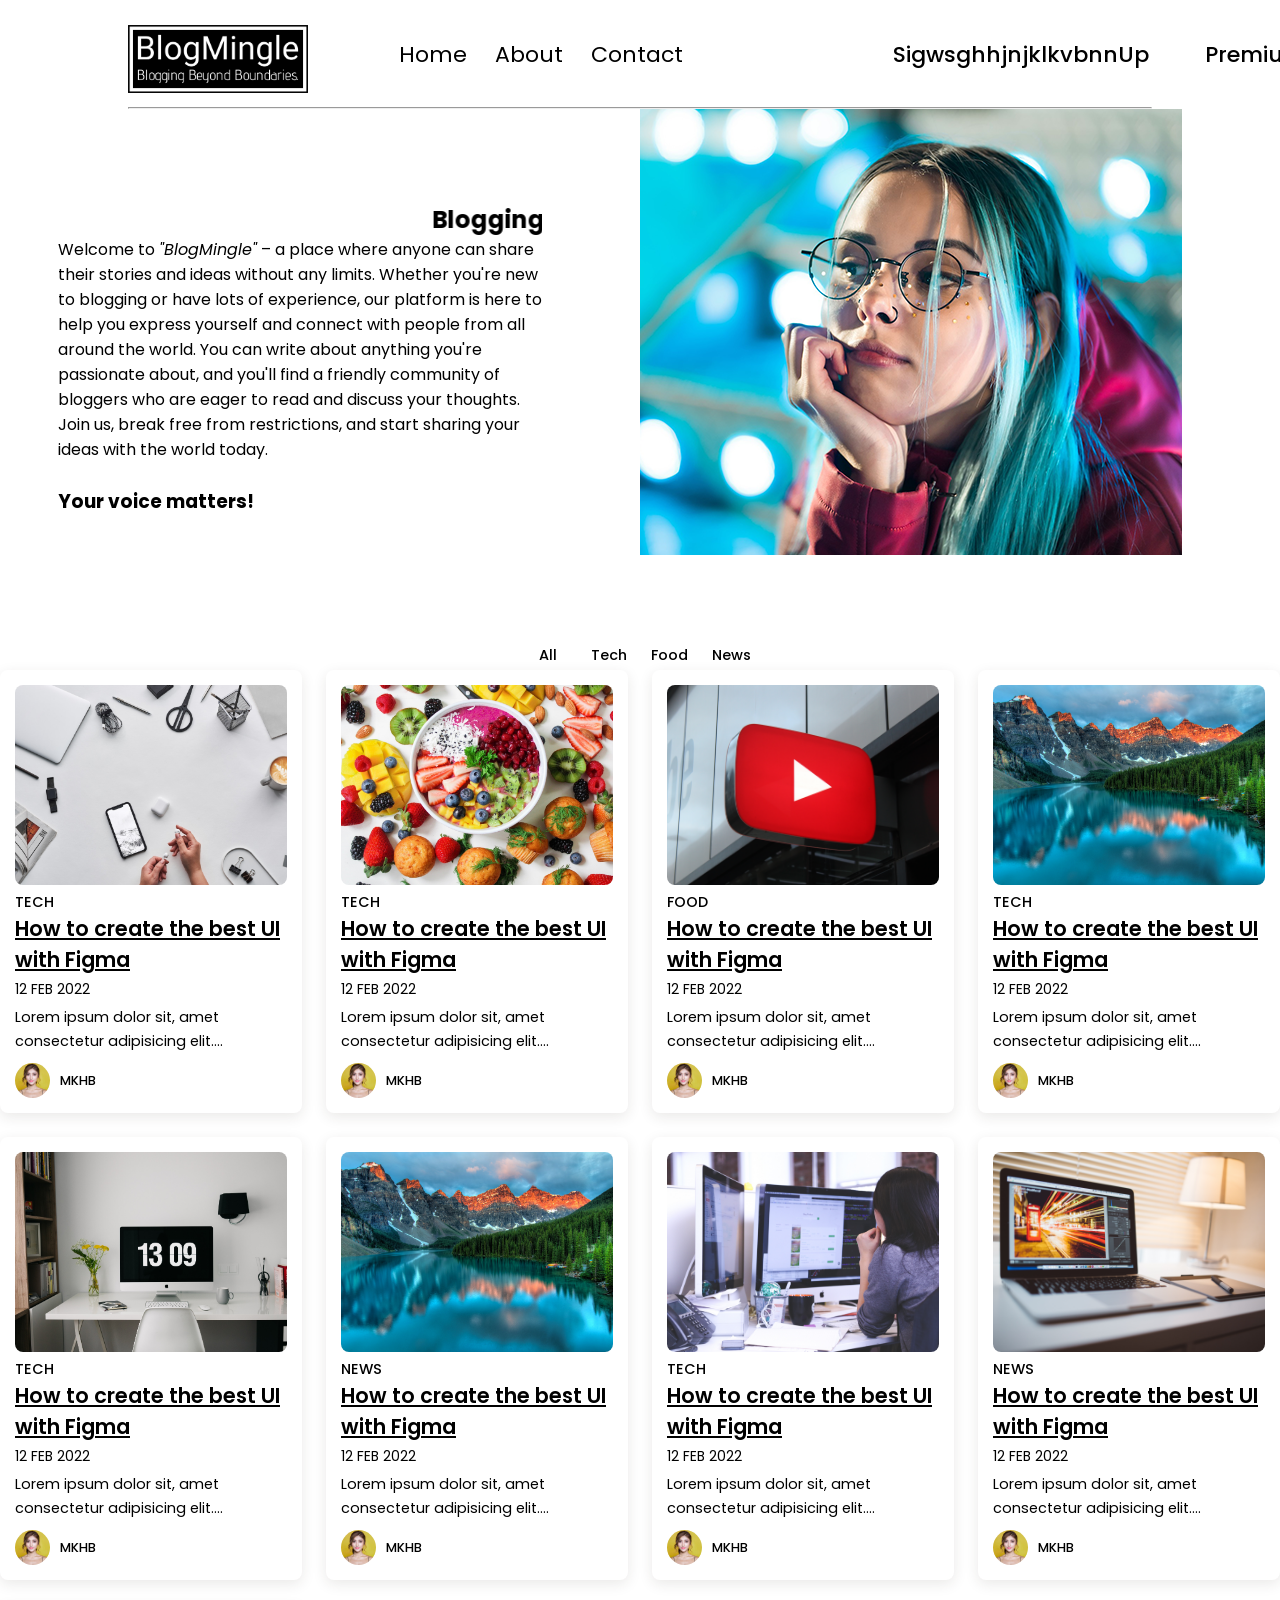
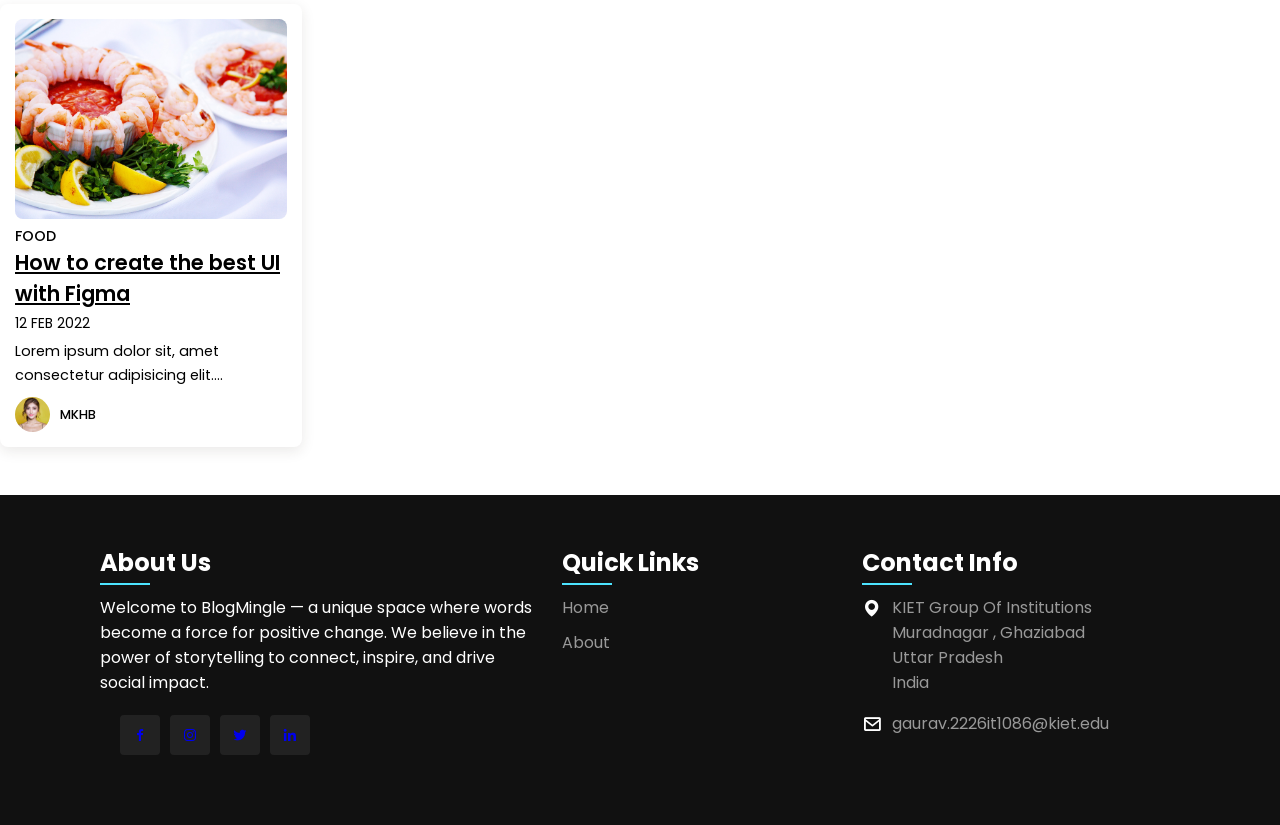
==== index.html @ ecba0a5a "updated" ====
<!DOCTYPE html>
<html lang="en">
<head>
    <meta charset="UTF-8">
    <meta http-equiv="X-UA-Compatible" content="IE=edge">
    <meta name="viewport" content="width=device-width, initial-scale=1.0">
    <title>BlogMingle - Blogging Beyond Boundaries</title>
    <!-- Box-icon -->
    <link href='https://unpkg.com/boxicons@2.1.4/css/boxicons.min.css' rel='stylesheet'>
    <link rel="stylesheet" href="style1.css">
    <link rel="stylesheet" href="css/utils.css">
    <link rel="stylesheet" href="css/style.css">
    <link rel="stylesheet" href="css/mobile.css">
</head>
<body>
    <!-- <header>
        <div class="nav container">
            <a href="#" class="logo">Code <span>myhobby</span></a>
            <a href="#" class="login">Sign Up</a>
        </div>
    </header> -->

    <nav class="navigation max-width-1 m-auto">
        <div class="nav-left">
            <a href="/">
                <span><img src="images/logo4.png" width="180px" alt=""></span>
            </a>
            <ul>
                <li><a href="">Home</a></li>
                <li><a href="#">About</a></li>
                <li><a href="contact.html">Contact</a></li>
                <li><a href="#"></a></li>
                <li><a href="#"></a></li>
                <li><a href="#"></a></li>
                <li><a href="#"></a></li>
                <li><a href="#"></a></li>
                <li><a href="#"></a></li>
                <li><strong><a href="signup.html" class="login">SigwsghhjnjklkvbnnUp</a></strong></li>
                <li><strong><a href="premium.html" class="login">Premium</a></strong></li>
            </ul>
        </div>
        <!-- <div class="nav-right">
            <form action="search.html" method="get">
                <input class="form-input" type="text" name="query" placeholder="Article Search">
                <button class="btn">Search</button>
            </form>

        </div> -->

    </nav>

    <div class="max-width-1 m-auto">
        <hr>
    </div>
<!-- 
    <section class="home" id="home">
        <div class="home-text container">
            <h2 class="home-title">Trend Blogger</h2>
            <span class="home-subtitle">Your source of great content</span>
        </div>
    </section> -->

    <section class="about container" id="about">
        <div class="contentBx">
            <!-- <h2 class="titleText"><marquee>Blogging Beyond Boundaries</marquee></h2>
            <p class="title-text">
                <p>Welcome to <em>"BlogMingle"</em> – a place where anyone can share their stories and ideas without any limits. Whether you're new to blogging or have lots of experience, our platform is here to help you express yourself and connect with people from all around the world. You can write about anything you're passionate about, and you'll find a friendly community of bloggers who are eager to read and discuss your thoughts.<br>Join us, break free from restrictions, and start sharing your ideas with the world today. <br><br><strong><h3>Your voice matters!</h3></strong></p>

            </p> -->
            <div class="m-auto content max-width-1 my-2">
                <div class="content-left">
                    <marquee><h1>Blogging Beyond Boundaries</h1></marquee>
                    <p>Welcome to <em>"BlogMingle"</em> – a place where anyone can share their stories and ideas without any limits. Whether you're new to blogging or have lots of experience, our platform is here to help you express yourself and connect with people from all around the world. You can write about anything you're passionate about, and you'll find a friendly community of bloggers who are eager to read and discuss your thoughts.<br>Join us, break free from restrictions, and start sharing your ideas with the world today. <br><br><strong><h3>Your voice matters!</h3></strong></p>
                    
                </div>
                <!-- <div class="content-right">
                    <img src="img/home.svg" alt="iBlog">
                </div> -->
            </div>
           
            <!-- <a href="#" class="btn2">Read more</a> -->
           
        </div>
        <div class="imgBx">
            <img src="images/about.png" alt="" class="fitBg">
        </div>
    </section>

    <div class="post-filter container">
        <span class="filter-item active-filter" data-filter="all">All</span>
        <span class="filter-item" data-filter="tech">Tech</span>
        <span class="filter-item" data-filter="food">Food</span>
        <span class="filter-item" data-filter="news">News</span>
    </div>
    
    <div class="post container">
        <!-- Post 1 -->
        <div class="post-box tech">
            <img src="images/img1.jpg" alt="" class="post-img">
            <h2 class="category">Tech</h2>
            <a href="#" class="post-title">How to create the best UI with Figma</a>
            <span class="post-date">12 Feb 2022</span>
            <p class="post-description">Lorem ipsum dolor sit, amet consectetur adipisicing elit. Consectetur, similique, rerum excepturi harum, vitae facilis corrupti vel modi debitis est perferendis aut quasi ea unde repudiandae iste architecto. Corporis, voluptates.</p>
            <div class="profile">
                <img src="images/testi1.jpg" alt="" class="profile-img">
                <span class="profile-name">MKHB</span>
            </div>
        </div>
        <!-- Post 2 -->
        <div class="post-box food">
            <img src="images/img2.jpg" alt="" class="post-img">
            <h2 class="category">Tech</h2>
            <a href="#" class="post-title">How to create the best UI with Figma</a>
            <span class="post-date">12 Feb 2022</span>
            <p class="post-description">Lorem ipsum dolor sit, amet consectetur adipisicing elit. Consectetur, similique, rerum excepturi harum, vitae facilis corrupti vel modi debitis est perferendis aut quasi ea unde repudiandae iste architecto. Corporis, voluptates.</p>
            <div class="profile">
                <img src="images/testi1.jpg" alt="" class="profile-img">
                <span class="profile-name">MKHB</span>
            </div>
        </div>
        <!-- Post 3 -->
        <div class="post-box food">
            <img src="images/img3.jpg" alt="" class="post-img">
            <h2 class="category">Food</h2>
            <a href="#" class="post-title">How to create the best UI with Figma</a>
            <span class="post-date">12 Feb 2022</span>
            <p class="post-description">Lorem ipsum dolor sit, amet consectetur adipisicing elit. Consectetur, similique, rerum excepturi harum, vitae facilis corrupti vel modi debitis est perferendis aut quasi ea unde repudiandae iste architecto. Corporis, voluptates.</p>
            <div class="profile">
                <img src="images/testi1.jpg" alt="" class="profile-img">
                <span class="profile-name">MKHB</span>
            </div>
        </div>
        <!-- Post 4 -->
        <div class="post-box news">
            <img src="images/img4.jpg" alt="" class="post-img">
            <h2 class="category">Tech</h2>
            <a href="#" class="post-title">How to create the best UI with Figma</a>
            <span class="post-date">12 Feb 2022</span>
            <p class="post-description">Lorem ipsum dolor sit, amet consectetur adipisicing elit. Consectetur, similique, rerum excepturi harum, vitae facilis corrupti vel modi debitis est perferendis aut quasi ea unde repudiandae iste architecto. Corporis, voluptates.</p>
            <div class="profile">
                <img src="images/testi1.jpg" alt="" class="profile-img">
                <span class="profile-name">MKHB</span>
            </div>
        </div>
        <!-- Post 5 -->
        <div class="post-box tech">
            <img src="images/img5.jpg" alt="" class="post-img">
            <h2 class="category">Tech</h2>
            <a href="#" class="post-title">How to create the best UI with Figma</a>
            <span class="post-date">12 Feb 2022</span>
            <p class="post-description">Lorem ipsum dolor sit, amet consectetur adipisicing elit. Consectetur, similique, rerum excepturi harum, vitae facilis corrupti vel modi debitis est perferendis aut quasi ea unde repudiandae iste architecto. Corporis, voluptates.</p>
            <div class="profile">
                <img src="images/testi1.jpg" alt="" class="profile-img">
                <span class="profile-name">MKHB</span>
            </div>
        </div>
        <!-- Post 6 -->
        <div class="post-box news">
            <img src="images/img4.jpg" alt="" class="post-img">
            <h2 class="category">News</h2>
            <a href="#" class="post-title">How to create the best UI with Figma</a>
            <span class="post-date">12 Feb 2022</span>
            <p class="post-description">Lorem ipsum dolor sit, amet consectetur adipisicing elit. Consectetur, similique, rerum excepturi harum, vitae facilis corrupti vel modi debitis est perferendis aut quasi ea unde repudiandae iste architecto. Corporis, voluptates.</p>
            <div class="profile">
                <img src="images/testi1.jpg" alt="" class="profile-img">
                <span class="profile-name">MKHB</span>
            </div>
        </div>
        <!-- Post 7 -->
        <div class="post-box tech">
            <img src="images/img7.jpg" alt="" class="post-img">
            <h2 class="category">Tech</h2>
            <a href="#" class="post-title">How to create the best UI with Figma</a>
            <span class="post-date">12 Feb 2022</span>
            <p class="post-description">Lorem ipsum dolor sit, amet consectetur adipisicing elit. Consectetur, similique, rerum excepturi harum, vitae facilis corrupti vel modi debitis est perferendis aut quasi ea unde repudiandae iste architecto. Corporis, voluptates.</p>
            <div class="profile">
                <img src="images/testi1.jpg" alt="" class="profile-img">
                <span class="profile-name">MKHB</span>
            </div>
        </div>
        <!-- Post 1 -->
        <div class="post-box news">
            <img src="images/img8.jpg" alt="" class="post-img">
            <h2 class="category">News</h2>
            <a href="#" class="post-title">How to create the best UI with Figma</a>
            <span class="post-date">12 Feb 2022</span>
            <p class="post-description">Lorem ipsum dolor sit, amet consectetur adipisicing elit. Consectetur, similique, rerum excepturi harum, vitae facilis corrupti vel modi debitis est perferendis aut quasi ea unde repudiandae iste architecto. Corporis, voluptates.</p>
            <div class="profile">
                <img src="images/testi1.jpg" alt="" class="profile-img">
                <span class="profile-name">MKHB</span>
            </div>
        </div>
        <!-- Post 9 -->
        <div class="post-box food">
            <img src="images/img10.jpg" alt="" class="post-img">
            <h2 class="category">Food</h2>
            <a href="#" class="post-title">How to create the best UI with Figma</a>
            <span class="post-date">12 Feb 2022</span>
            <p class="post-description">Lorem ipsum dolor sit, amet consectetur adipisicing elit. Consectetur, similique, rerum excepturi harum, vitae facilis corrupti vel modi debitis est perferendis aut quasi ea unde repudiandae iste architecto. Corporis, voluptates.</p>
            <div class="profile">
                <img src="images/testi1.jpg" alt="" class="profile-img">
                <span class="profile-name">MKHB</span>
            </div>
        </div>
    </div>

    <footer>
        <div class="footer-container">
            <div class="sec aboutus">
                <h2>About Us</h2>
                <p>Welcome to BlogMingle — a unique space where words become a force for positive change. We believe in the power of storytelling to connect, inspire, and drive social impact.</p>
                <ul class="sci">
                    <li><a href="#"><i class="bx bxl-facebook"></i></a></li>
                    <li><a href="#"><i class="bx bxl-instagram"></i></a></li>
                    <li><a href="#"><i class="bx bxl-twitter"></i></a></li>
                    <li><a href="#"><i class="bx bxl-linkedin"></i></a></li>
                </ul>
            </div>
            <div class="sec quicklinks">
                <h2>Quick Links</h2>
                <ul>
                    <li><a href="#">Home</a></li>
                    <li><a href="#">About</a></li>
                </ul>
            </div>
            <div class="sec contactBx">
                <h2>Contact Info</h2>
                <ul class="info">
                    <li>
                        <span><i class='bx bxs-map'></i></span>
                        <span>KIET Group Of Institutions<br>Muradnagar , Ghaziabad<br>Uttar Pradesh<br> India</span>
                    </li>
                    <li>
                        <span><i class='bx bx-envelope' ></i></span>
                        <p><a href="gaurav.2226it1086@kiet.edu">gaurav.2226it1086@kiet.edu</a></p>
                    </li>
                </ul>
            </div>
        </div>
    </footer>

    <script src="https://cdnjs.cloudflare.com/ajax/libs/jquery/3.6.1/jquery.min.js" integrity="sha512-aVKKRRi/Q/YV+4mjoKBsE4x3H+BkegoM/em46NNlCqNTmUYADjBbeNefNxYV7giUp0VxICtqdrbqU7iVaeZNXA==" crossorigin="anonymous" referrerpolicy="no-referrer"></script>
    <script src="main.js"></script>
</body>
</html>
---- style1.css ----
@import url('https://fonts.googleapis.com/css2?family=Poppins:ital,wght@0,600;0,700;1,400&display=swap');
*{
    font-family: 'Poppins', sans-serif;
    margin: 0;
    padding: 0;
    scroll-behavior: smooth;
    scroll-padding-top: 2rem;
    box-sizing: border-box;
}

/* root values */
/* :root{
    --container-color: #1a1e21;
    --second-color: rgba(77, 228, 255);
    --text-color: #172317;
    --bg-color: #fff;
}

::selection{
    color: var(--bg-color);
    background: var(--second-color);
}

a{
    text-decoration: none;
}

li{
    list-style: none;
}

img{
    width: 100%;
}

section{
    padding: 3rem 0 2rem;
}

.container{
    max-width: 1068px;
    margin: auto;
    width: 100%;
}

a{
    color: #fff;
}

/* Header */
/* header{
    position: fixed;
    top: 0;
    left: 0;
    width: 100%;
    z-index: 200;
}

header.shadow{
    background: var(--bg-color);
    box-shadow: 0 1px 4px hsl(0 4% 14% / 10%);
    transition: .5s;
}

header.shadow .logo{
    color: var(--text-color);
} */

.nav{
    display: flex;
    align-items: center;
    justify-content: space-between;
    padding: 18px 0;
}

.logo{
    font-size: 1.5rem;
    font-weight: 600;
    color: var(--bg-color);
}

.logo span{
    color: var(--second-color);
}

.login{
    position: calc();
    padding: 8px 14px;
    /* text-transform: uppercase; */
    font-weight: 500;
    border-radius: 4px;
    background: var(--second-color);
    color: blue;
}

.login:hover{
    background: hsl(199, 98%, 56%);
    transition: .5s;
}

.home{
    width: 100%;
    min-height: 440px;
    background: url("images/banner2.png");
    display: grid;
    justify-content: center;
    align-items: center;
}

.home-text{
    color: var(--bg-color);
    text-align: center;
}

.home-title{
    font-size: 3.5rem;
}

.home-subtitle{
    font-size: 1rem;
    font-weight: 400;
}

.about{
    position: relative;
    width: 100%;
    display: flex !important;
    justify-content: center;
    align-items: center;
}

.about .contentBx{
    max-width: 50%;
    width: 50%;
    text-align: left;
    padding-right: 40px;
}

.titleText{
    font-weight: 600;
    color: #111;
    font-size: 2rem;
    margin-bottom: 10px;
}

.title-text{
    color: #111;
    font-size: 1em;
}

.about .imgBx{
    position: relative;
    min-width: 50%;
    width: 50%;
    min-height: 500px;
}

.btn2{
    position: relative;
    display: inline;
    margin-top: 30px;
    padding: 5px 20px;
    background: #fff;
    border: .8px solid #111;
    color: #333;
    text-decoration: none;
    transition: 0.5s;
}

.btn2:hover{
    background-color: var(--second-color);
    border: none;
    color: #fff;
}

.post-filter{
    display: flex;
    justify-content: center;
    align-items: center;
    column-gap: 1.5rem;
    margin-top: 2rem !important;
}

.filter-item{
    font-size: 0.9rem;
    font-weight: 500;
    cursor: pointer;
}

.active-filter{
    background: var(--second-color);
    color: var(--bg-color);
    padding: 4px 10px;
    border-radius: 4px;
}

.post{
    display: grid;
    grid-template-columns: repeat(auto-fit, minmax(280px, auto));
    justify-content: center;
    gap: 1.5rem;
}

.post-box{
    background: var(--bg-color);
    box-shadow: 0 4px 14px hsl(35deg 25% 15% / 10%);
    padding: 15px;
    border-radius: 0.5rem;
}

.post-img{
    width: 100%;
    height: 200px;
    object-fit: cover;
    object-position: center;
    border-radius: 0.5rem;
}

.category{
    font-size: 0.9rem;
    font-weight: 500;
    text-transform: uppercase;
    color: var(--second-color);
}

.post-title{
    font-size: 1.3rem;
    font-weight: 600;
    color: var(--text-color);
    display: -webkit-box;
    -webkit-line-clamp: 2;
    -webkit-box-orient: vertical;
    overflow: hidden;
}

.post-date{
    display: flex;
    font-size: 0.875rem;
    text-transform: uppercase;
    margin-top: 4px;
    font-weight: 400;
}

.post-description{
    font-size: 0.9rem;
    line-height: 1.5rem;
    margin: 5px 0 10px;
    display: -webkit-box;
    -webkit-line-clamp: 2;
    -webkit-box-orient: vertical;
    overflow: hidden;
}

.profile{
    display: flex;
    align-items: center;
    gap: 10px;
}

.profile-img{
    width: 35px;
    height: 35px;
    border-radius: 50%;
    object-fit: cover;
    object-position: center;
    border: 2px solid var(--second-color);
}

.profile-name{
    font-size: .8rem;
    font-weight: 500;
}

footer{
    position: relative;
    width: 100%;
    height: auto;
    padding: 50px 100px;
    margin-top: 3rem;
    background: #111;
    display: flex;
    font-family: sans-serif;
    justify-content: space-between;
}

.footer-container{
    display: flex;
    justify-content: space-between;
    flex-wrap: wrap;
    flex-direction: row;
}

.footer-container .sec{
    margin-right: 30px;
}

.footer-container .sec.aboutus{
    width: 40%;
}

.footer-container h2{
    position: relative;
    color: #fff;
    margin-bottom: 15px;
}

.footer-container h2::before{
    content: '';
    position: absolute;
    bottom: -5px;
    left: 0;
    width: 50px;
    height: 2px;
    background: rgb(77, 228, 255);
}

footer p{
    color: #fff;
}

.sci{
    margin: 20px;
    display: flex;
}

.sci li{
    list-style: none;
}

.sci li a{
    display: inline-block;
    width: 40px;
    height: 40px;
    background: #222;
    display: flex;
    justify-content: center;
    align-items: center;
    margin-right: 10px;
    text-decoration: none;
    border-radius: 4px;
    transition: .5s;
}

.sci li a:hover{
    background: rgb(77, 228, 255);
}

.sci i a .bx{
    color: #fff;
    font-size: 20px;
}

.quicklinks{
    position: relative;
    width: 25%;
}

.quicklinks ul li{
    list-style: none;
}

.quicklinks ul li a{
    color: #999;
    text-decoration: none;
    margin-bottom: 10px;
    display: inline-block;
    transition: .3s;
}

.quicklinks ul li a:hover{
    color: #fff;
}

.footer-container .contactBx{
    width: calc(35% - 60px);
    margin-right: 0 !important;
}

.contactBx .info{
    position: relative;
}

.contactBx .info li{
    display: flex !important;
    margin-bottom: 16px;
}

.contactBx .info li span:nth-child(1){
    color: #fff;
    font-size: 20px;
    margin-right: 10px;
}

.contactBx .info li span{
    color: #999;
}

.contactBx .info li a{
    color: #999;
    text-decoration: none;
    transition: .5s;
}

.contactBx .info li a:hover{
    color: #fff;
}

@media (max-width: 1060px){
    .container{
        margin: 0 auto;
        width: 95%;
    }

    .home-text{
        width: 100%
    }
}

@media (max-width: 768px){
    .nav{
        padding: 10px 0;
    }

    section{
        padding: 2rem 0 !important;
    }

    .header-content{
        margin-top: 3rem !important;
    }

    .home{
        min-height: 380px;
    }

    .home-title{
        font-size: 3rem;
    }

    .header-title{
        font-size: 2rem;
    }

    .header-img{
        height: 370px;
    }

    .about{
        flex-direction: column;
    }

    .about .contentBx{
        min-width: 100%;
        width: 100%;
        text-align: center;
        padding-right: 0px;
    }

    .about .contentBx,
    .about .imgBx{
        min-width: 100%;
        width: 100%;
        padding-right: 0px;
        text-align: center;
    }

    .about .imgBx{
        min-height: 250px;
    }

    .btn2{
        margin-bottom: 30px;
    }

    .post-header{
        height: 435px;
    }

    .post-header{
        margin-top: 9rem !important;
    }
}

@media (max-width: 570px){
    .post-header{
        height: 390px;
    }

    .header-title{
        width: 100%;
    }

    .header-img{
        height: 340px;
    }
}

@media (max-width: 396px){
    .home-title{
        font-size: 2rem;
    }

    .home-subtitle{
        font-size: 0.9rem;
    }

    .home{
        min-height: 300px;
    }

    .post-box{
        padding: 10px;
    }

    .header-title{
        font-size: 1.4rem;
    }

    .header-img{
        height: 240px;
    }

    .post-header{
        height: 335px;
    }

    .header-img{
        height: 340px;
    }
}

/* Footer Media Query */
@media (max-width: 991px){
    footer{
        padding: 40px;
        font-size: 20px;
    }

    footer .footer-container{
        flex-direction: column;
    }

    footer .footer-container .sec{
        margin-right: 0;
        margin-bottom: 40px;
    }

    footer .footer-container .sec.aboutus{
        width: 100% !important;
    }

    footer .footer-container .quicklinks{
        width: 100%;
    }

    footer .footer-container .contactBx{
        width: 100%;
    }
}
---- css/utils.css ----
@import url("https://fonts.googleapis.com/css2?family=Roboto&display=swap");
@import url("https://fonts.googleapis.com/css2?family=Baloo+Bhaina+2:wght@500&display=swap");
:root { 
  --main-bg-color: #bd6418;
  --font1: "Baloo Bhaina 2", cursive;
  --font2: "Roboto", sans-serif;
}

.center{
  text-align: center
}

.font1 {
  font-family: var(--font1);
}
.font2 {
  font-family: var(--font2);
}

.max-width-1 {
  max-width: 80vw;
}

.max-width-2 {
  max-width: 60vw;
}

.m-auto {
  margin: auto;
}

.mx-1{
  margin-left: 23px;
  margin-right: 23px;
}

.my-2{
  margin-top: 32px;
  margin-bottom: 32px;
}

.btn {
  padding: 0px 20px;
  padding-top: 3px;
  border: 2px solid black;
  border-radius: 6px;
  font-family: var(--font1);
  font-size: 16px;
  cursor: pointer;
  transition: all 0.3s ease-in-out;
}

.btn:hover {
  color: white;
  background: var(--main-bg-color);
}

.form-input {
  padding: 0px 5px;
  padding-top: 3px;
  font-size: 16px;
  border: 2px solid black;
  border-radius: 4px;
  margin: 0 13px;
  font-family: var(--font1);
}

.form-box input, textarea{
  width: 52vw;
  padding: 0px 6px;
  margin: 7px 0;
  font-size: 18px;
  font-family: var(--font1);
  border: 2px solid var(--main-bg-color);
    border-radius: 5px;
}
---- css/style.css ----
* {
  margin: 0;
  padding: 0; 
}

.navigation {
  margin-top: 25px;
  font-family: var(--font1);
  /* height: 74px;  */
  display: flex;
  justify-content: space-between;
  align-items: center;
}

.nav-left {
  display: flex;
}

.nav-left span {
  font-size: 35px;
  padding-top: 10px;
}

.nav-left ul {
  display: flex;
  align-items: center;
  margin: 0 77px;
  font-size: 22px;
  padding-bottom: 23px;
}

.nav-left ul li {
  list-style: none;
  margin: 0 14px;
  font-family: var(--font2);
  transition: all 0.3s ease-in-out;
}

.nav-left ul li a {
  text-decoration: none;
  color: black;
}

.nav-left ul li a:hover {
  color: rgb(121, 50, 0); /*var(--main-bg-color); */
  font-weight: bolder;
}

.content {
  height: 100%;
  display: flex;
  margin-top: 32px;
  padding: 9px;
  position: relative;
}

.content::after {
  content: "";
  background-image: url("../img/11.svg");
  position: absolute;
  width: 100%;
  height: inherit;
  opacity: 0.15;
  border-radius: 12px;
}

.content-left {
  font-family: var(--font1);
  display: flex;
  flex-direction: column;
  justify-content: center;
  padding: 49px;
  z-index: 1;
}

/* .rm {
  font-family: var(--font1);
  display: flex;
  flex-direction: column;
  justify-content: left;
  padding: 35px;
  z-index: 2;
} */

.content-right {
  display: flex;
  align-items: center;
  justify-content: center;
}

.content-right img {
  height: 355px;
  border: 2px solid black;
  border-radius: 200px;
}

.home-articles {
  padding: 18px;
  background-color: rgb(248, 239, 239, 0.5);
  margin-top: 23px;
  position: relative;
}

.year-box {
  position: absolute;  
  right: 0px;
  top: 100px;
  width: 234px;
  height: 255px;
  font-size: 18px;
}

.year-box div {
  margin: 12px 0px;
}

.home-article {
  display: flex;
  margin: 25px;
}

.home-article img {
  width: 300px;
}

.home-article-content {
  align-self: center;
  padding: 25px;
}

.home-article-content a {
  text-decoration: none;
  color: black;
}
/* .home-articles{} */
.footer {
  height: 50px;
  background-color: var(--main-bg-color);
  display: flex;
  align-items: center;
  justify-content: center;
  color: white;
  flex-direction: column;
}

.footer a {
  color: white;
}
---- css/mobile.css ----
@media screen and (max-width: 1200px) {
  .navigation {
    flex-direction: column;
    margin-bottom: 23px;
  }

  .nav-left {
    flex-direction: column;
    text-align: center;
  }

  .content-right {
    display: none;
  }

  .home-article {
    flex-direction: column;
  }

  .home-article-img {
    text-align: center;
  }

  .year-box {
    top: 25px;
    left: 60vw;
    font-size: 11px;
    display: flex;
  }

  .year-box div {
    padding: 0 3px;
    margin: 0;
  }

  .home-article img {
    width: 70vw;
  }
  .form-input {
    width: 50%;
  }
  .form-box input,
  textarea {
    width: 66vw;
  }
  .row {
    flex-direction: column;
  }
  .social {
    padding: 0;
  }
  .post-img {
    height: auto;
  }
  .adjust-year {
    position: static;
    height: auto;
    padding: 12px 0px;
    display: flex;
    justify-content: flex-end;
    width: 100%;
  }
}
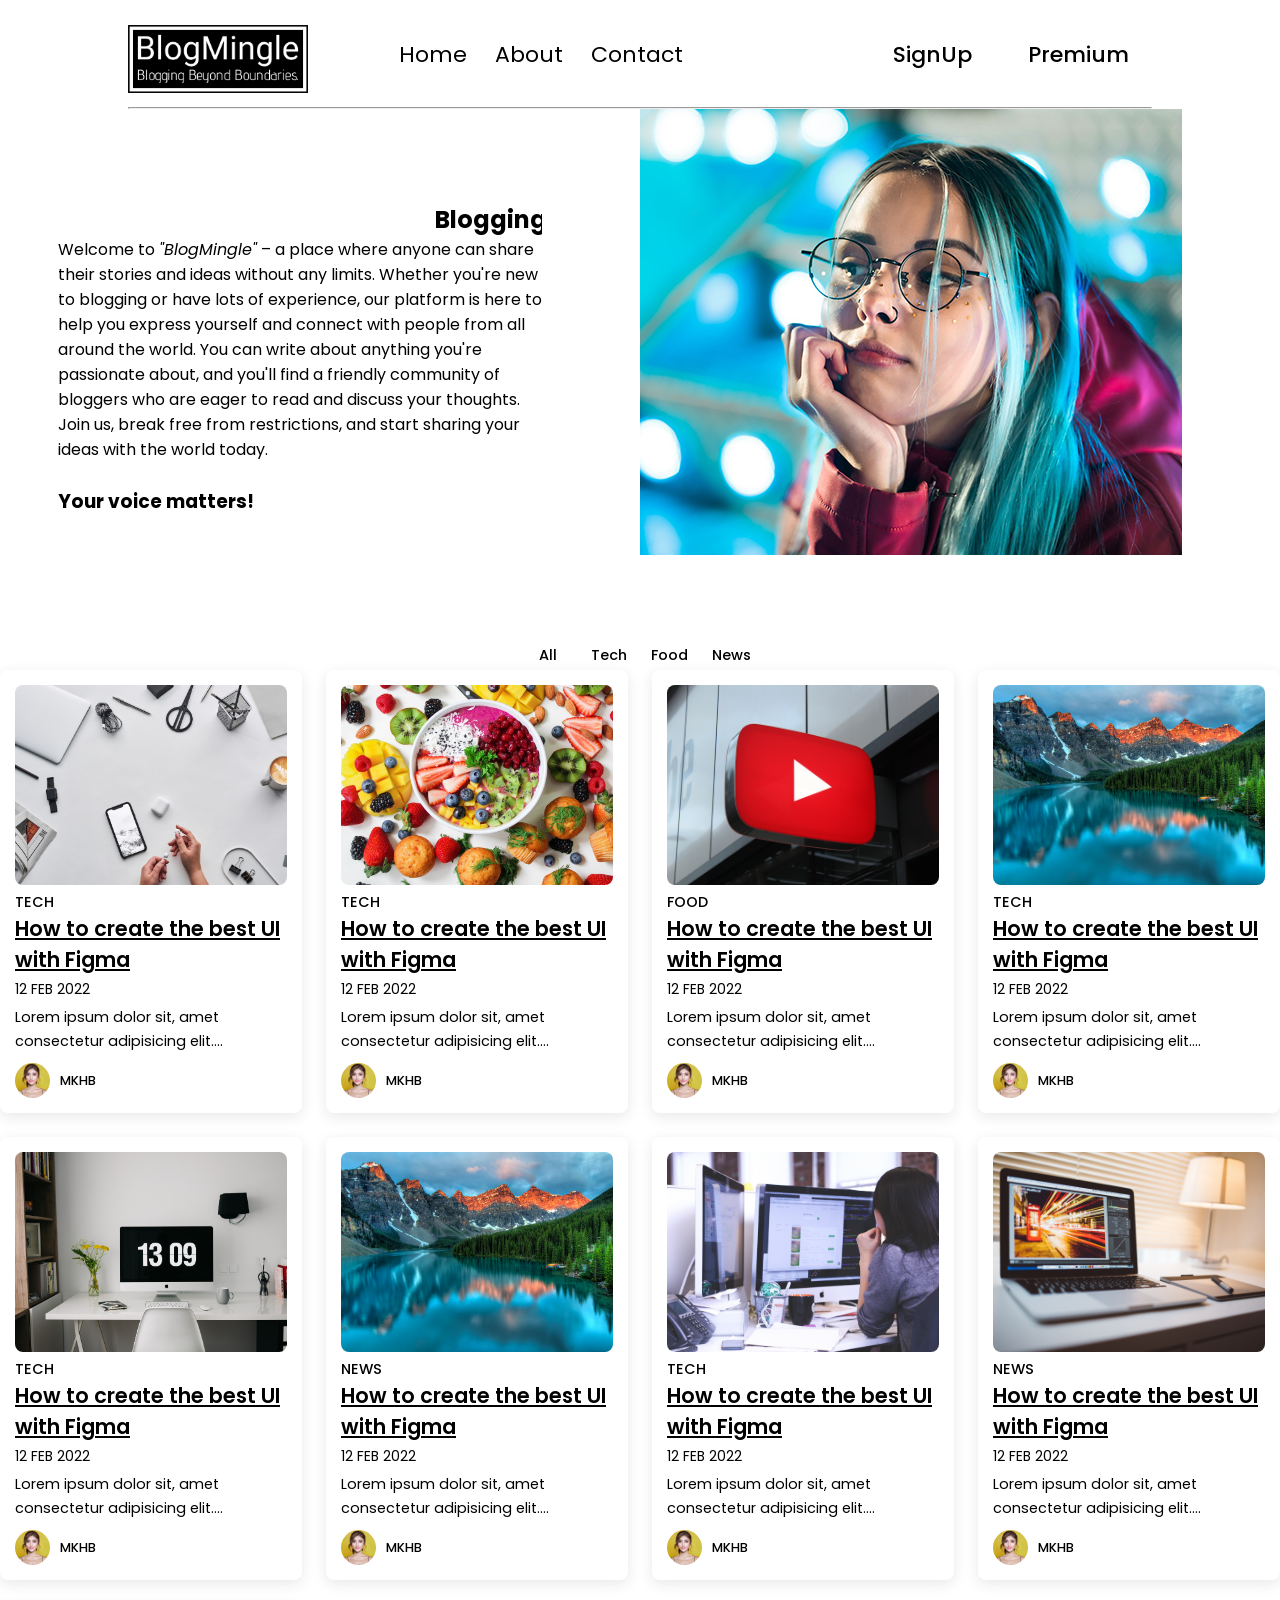
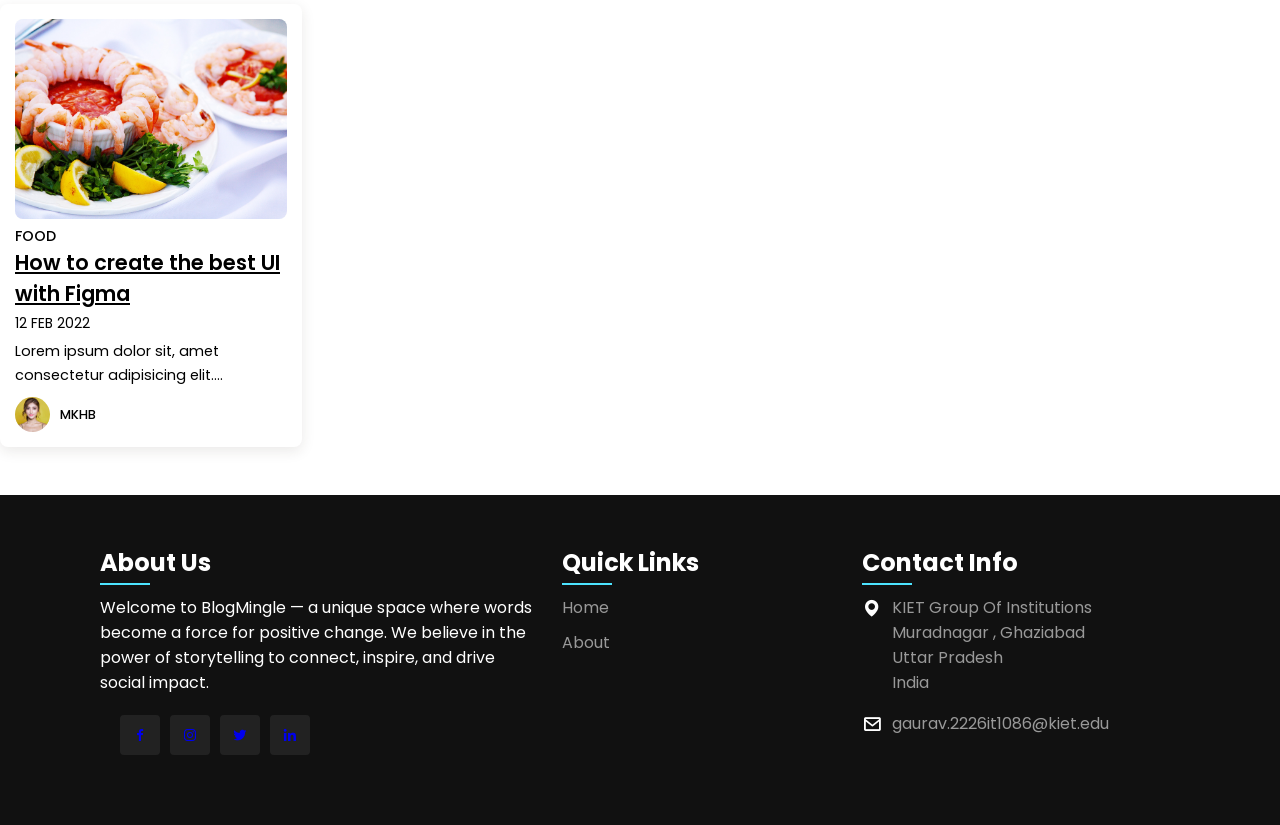
==== commit 8e342046: "signup" ====
--- a/index.html
+++ b/index.html
@@ -35,7 +35,7 @@
                 <li><a href="#"></a></li>
                 <li><a href="#"></a></li>
                 <li><a href="#"></a></li>
-                <li><strong><a href="signup.html" class="login">SigwsghhjnjklkvbnnUp</a></strong></li>
+                <li><strong><a href="signup.html" class="login">SignUp</a></strong></li>
                 <li><strong><a href="premium.html" class="login">Premium</a></strong></li>
             </ul>
         </div>
